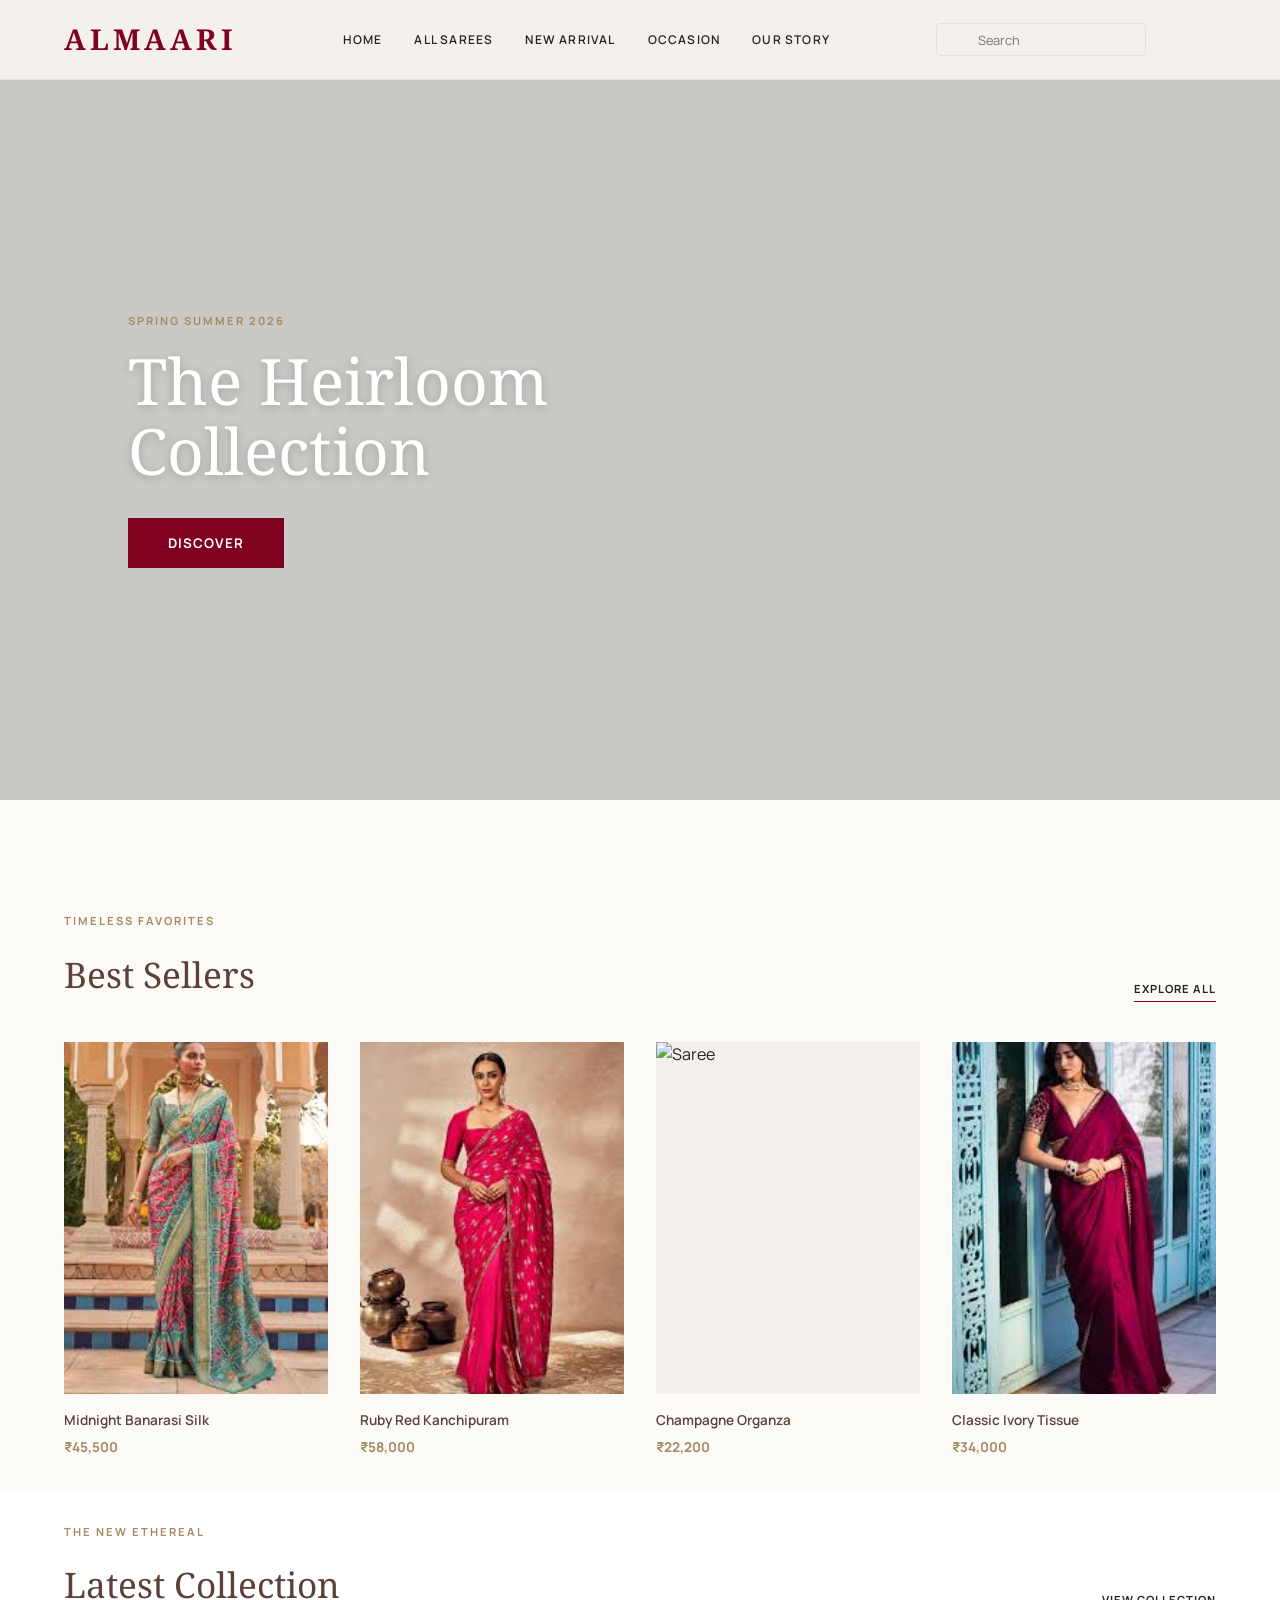
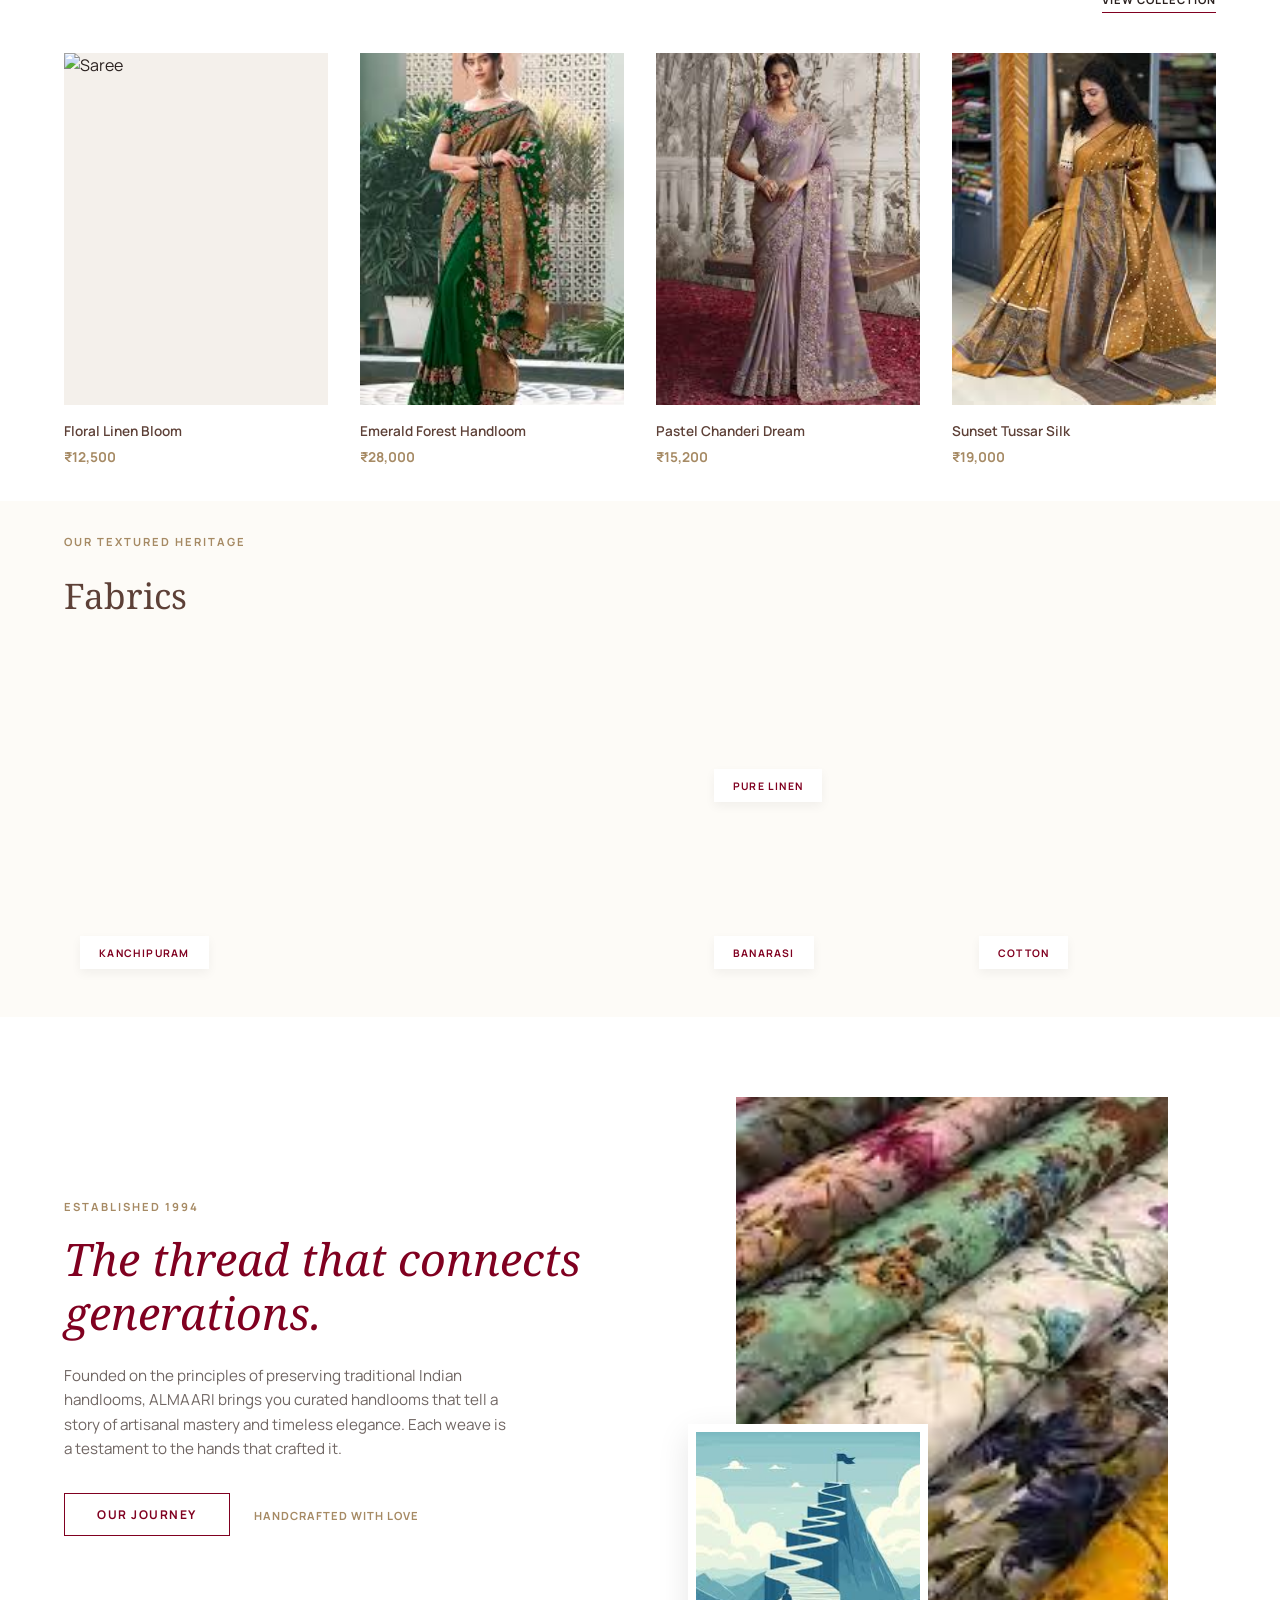
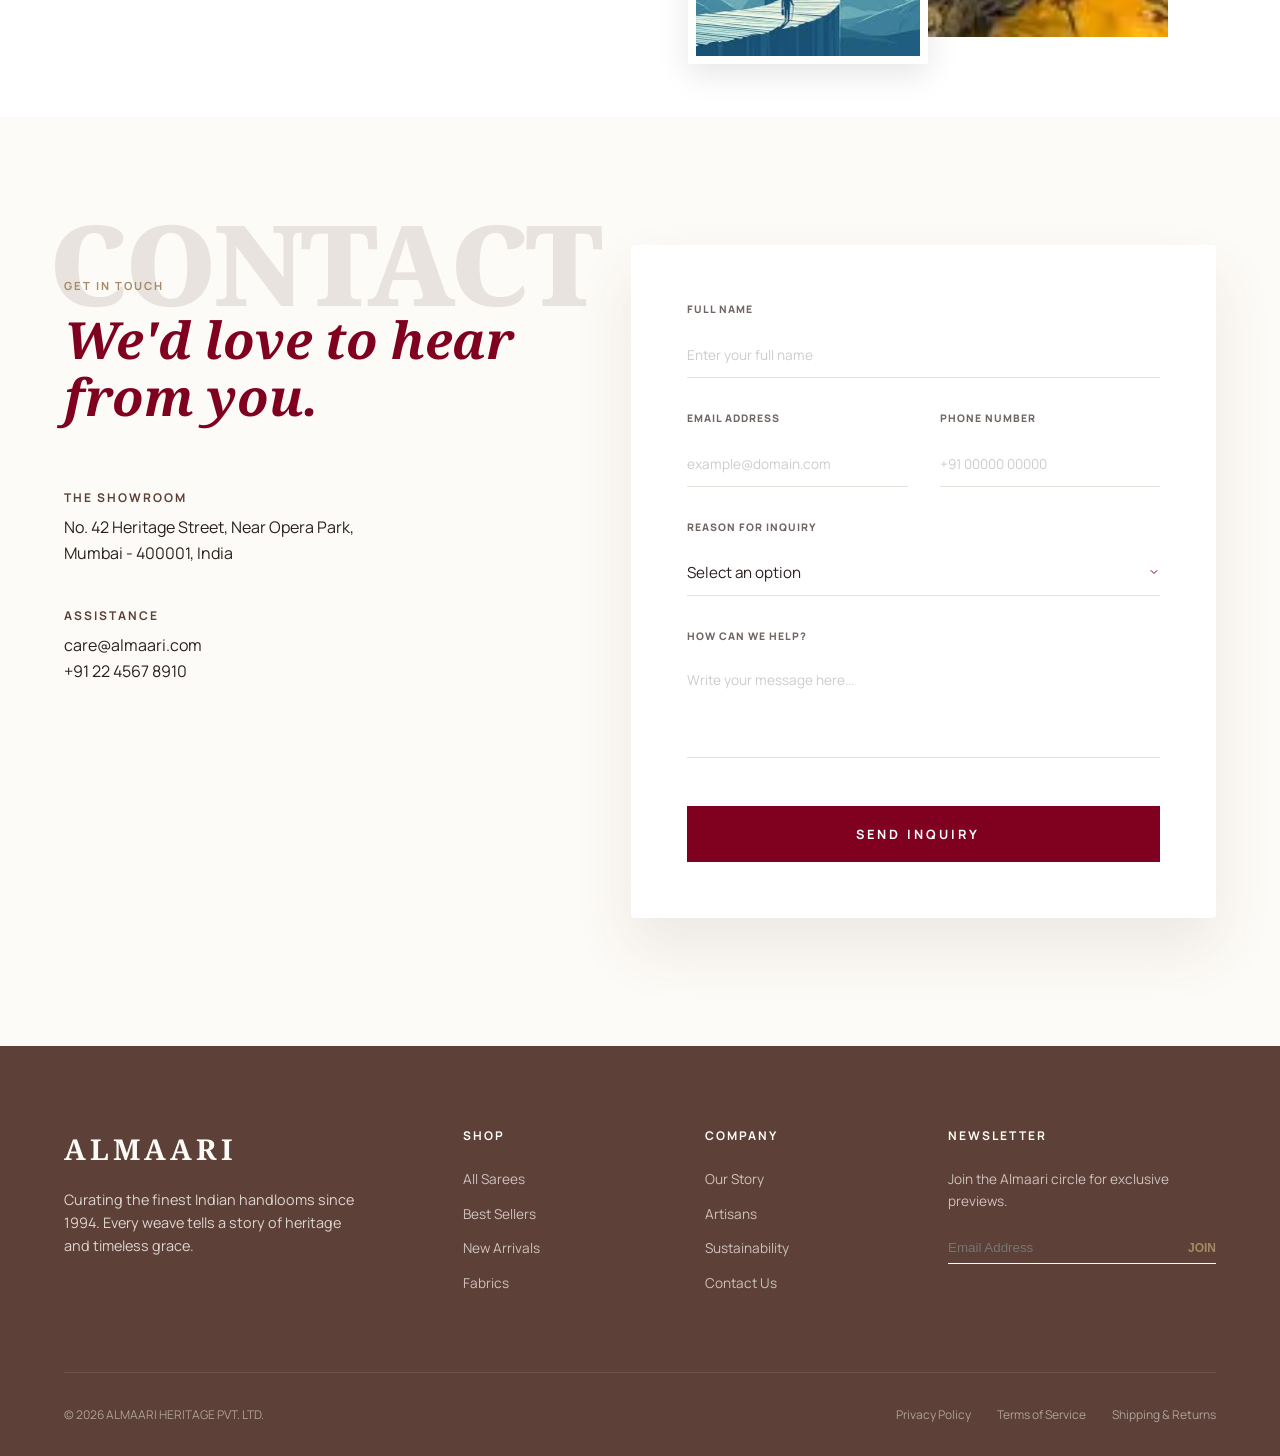
==== index.html @ ff7376d3 "Initialised the Project" ====
<!DOCTYPE html>
<html lang="en">
<head>
    <meta charset="UTF-8">
    <meta name="viewport" content="width=device-width, initial-scale=1.0">
    <title>ALMAARI | The Heirloom Collection</title>
    <link href="https://fonts.googleapis.com/css2?family=Manrope:wght@300;400;500;600;700&family=Noto+Serif:ital,wght@0,400;0,700;1,400&display=swap" rel="stylesheet">
    <link rel="stylesheet" href="style.css">
    <script src="https://unpkg.com/lucide@latest"></script>
</head>
<body>

    <header class="navbar">
        <div class="logo">ALMAARI</div>
        
        <nav class="main-nav">
            <a href="index.html">HOME</a>
            <a href="all-sarees.html">ALL SAREES</a>
            <a href="new-arrival.html">NEW ARRIVAL</a>
            <a href="occasion.html">OCCASION</a>
            <a href="about.html">OUR STORY</a>
        </nav>

        <div class="nav-actions">
            <div class="search-bar">
                <i data-lucide="search" class="icon-search"></i>
                <input type="text" placeholder="Search">
            </div>
            
            <div class="nav-icons">
                <a href="#" title="Wishlist">
                    <i data-lucide="heart"></i>
                </a>
                <a href="cart.html" title="Cart">
                    <i data-lucide="shopping-bag"></i>
                </a>
                <a href="#" title="Profile">
                    <i data-lucide="user"></i>
                </a>
            </div>
        </div>
    </header>

    <section class="hero">
        <div class="hero-slides">
            <div class="slide" style="background-image: url('https://encrypted-tbn0.gstatic.com/images?q=tbn:ANd9GcRFV6eMgrKiFEjW3xfhIuWOP58j5fwWw0tIpA&s');"></div>
            <div class="slide" style="background-image: url('https://static.wixstatic.com/media/ef7393_12cb531a01cb4dfcadc4b1b1ac5e599f~mv2.jpg/v1/fill/w_1347,h_1050,al_c,q_85,usm_0.66_1.00_0.01,enc_avif,quality_auto/ef7393_12cb531a01cb4dfcadc4b1b1ac5e599f~mv2.jpg');"></div>
            <div class="slide" style="background-image: url('https://images.unsplash.com/photo-1583391733956-3750e0ff4e8b?auto=format&fit=crop&q=80');"></div>
        </div>

        <div class="hero-content">
            <p class="subtitle">SPRING SUMMER 2026</p>
            <h1>The Heirloom Collection</h1>
            <button class="btn-primary">DISCOVER</button>
        </div>
    </section>

    <section class="product-section">
    <section class="content-section bg-neutral">
    <div class="section-header">
        <div>
            <p class="subtitle">TIMELESS FAVORITES</p>
            <h2>Best Sellers</h2>
        </div>
        <a href="#" class="view-all">EXPLORE ALL</a>
    </div>
    <div class="product-grid">
        <div class="product-card">
            <div class="img-wrapper"><img src="[data-uri]" alt="Saree"></div>
            <h3>Midnight Banarasi Silk</h3>
            <p>₹45,500</p>
        </div>
        <div class="product-card">
            <div class="img-wrapper"><img src="[data-uri]" alt="Saree"></div>
            <h3>Ruby Red Kanchipuram</h3>
            <p>₹58,000</p>
        </div>
        <div class="product-card">
            <div class="img-wrapper"><img src="https://encrypted-tbn0.gstatic.com/images?q=tbn:ANd9GcRqyCxAoKeViAhMthlKFQRapsHWDYX1PNfPGQ&s" alt="Saree"></div>
            <h3>Champagne Organza</h3>
            <p>₹22,200</p>
        </div>
        <div class="product-card">
            <div class="img-wrapper"><img src="[data-uri]" alt="Saree"></div>
            <h3>Classic Ivory Tissue</h3>
            <p>₹34,000</p>
        </div>
    </div>
</section>

<section class="content-section bg-white">
    <div class="section-header">
        <div>
            <p class="subtitle">THE NEW ETHEREAL</p>
            <h2>Latest Collection</h2>
        </div>
        <a href="#" class="view-all">VIEW COLLECTION</a>
    </div>
    <div class="product-grid">
        <div class="product-card">
            <div class="img-wrapper"><img src="https://images.unsplash.com/photo-1583391733956-3750e0ff4e8b?auto=format&fit=crop&q=80" alt="Saree"></div>
            <h3>Floral Linen Bloom</h3>
            <p>₹12,500</p>
        </div>
        <div class="product-card">
            <div class="img-wrapper"><img src="[data-uri]" alt="Saree"></div>
            <h3>Emerald Forest Handloom</h3>
            <p>₹28,000</p>
        </div>
        <div class="product-card">
            <div class="img-wrapper"><img src="[data-uri]" alt="Saree"></div>
            <h3>Pastel Chanderi Dream</h3>
            <p>₹15,200</p>
        </div>
        <div class="product-card">
            <div class="img-wrapper"><img src="[data-uri]" alt="Saree"></div>
            <h3>Sunset Tussar Silk</h3>
            <p>₹19,000</p>
        </div>
    </div>
</section>

<section class="content-section bg-neutral">
    <div class="section-header">
        <div>
            <p class="subtitle">OUR TEXTURED HERITAGE</p>
            <h2>Fabrics</h2>
        </div>
    </div>
    <div class="fabrics-grid">
        <div class="fab-large">
            <div class="fab-img" style="background-image: url('https://images.unsplash.com/photo-1610030469983-98e550d6193c?auto=format&fit=crop&q=80');">
                <button class="label">KANCHIPURAM</button>
            </div>
        </div>
        <div class="fab-sidebar">
            <div class="fab-img" style="background-image: url('https://images.unsplash.com/photo-1583391733956-3750e0ff4e8b?auto=format&fit=crop&q=80');">
                <button class="label">PURE LINEN</button>
            </div>
            <div class="fab-bottom-row">
                <div class="fab-img" style="background-image: url('https://images.unsplash.com/photo-1544441893-675973eebb39?auto=format&fit=crop&q=80');">
                    <button class="label">BANARASI</button>
                </div>
                <div class="fab-img" style="background-image: url('https://images.unsplash.com/photo-1528459801416-a9e53bbf4e17?auto=format&fit=crop&q=80');">
                    <button class="label">COTTON</button>
                </div>
            </div>
        </div>
    </div>
</section>

    <section class="heritage-crafted">
    <div class="heritage-container">
        <div class="heritage-text">
            <p class="subtitle">ESTABLISHED 1994</p>
            <h2>The thread that connects generations.</h2>
            <p class="heritage-description">
                Founded on the principles of preserving traditional Indian handlooms, ALMAARI brings you curated handlooms that tell a story of artisanal mastery and timeless elegance. Each weave is a testament to the hands that crafted it.
            </p>
            <div class="heritage-cta">
                <button class="btn-heritage">OUR JOURNEY</button>
                <div class="craft-mark">
                    <span class="gold-text">Handcrafted with love</span>
                </div>
            </div>
        </div>

        <div class="heritage-visual">
            <div class="main-image-frame">
                <img src="[data-uri]" class="heritage-main-img" alt="Artisan Weaver">
            </div>
            <div class="overlap-image-frame">
                <img src="[data-uri]" class="heritage-sub-img" alt="Loom Detail">
            </div>
            <div class="heritage-accent-box"></div>
        </div>
    </div>
</section>

<section class="contact-section">
    <div class="contact-container">
        <div class="contact-grid">
            
            <div class="contact-info">
                <div class="contact-underlap">CONTACT</div>
                
                <p class="subtitle">GET IN TOUCH</p>
                <h2>We'd love to hear from you.</h2>
                
                <div class="contact-details">
                    <div class="detail-item">
                        <h4>THE SHOWROOM</h4>
                        <p>No. 42 Heritage Street, Near Opera Park,<br>Mumbai - 400001, India</p>
                    </div>
                    
                    <div class="detail-item">
                        <h4>ASSISTANCE</h4>
                        <p>care@almaari.com<br>+91 22 4567 8910</p>
                    </div>
                </div>
                
                <div class="social-links">
                    <a href="#"><i data-lucide="instagram"></i></a>
                    <a href="#"><i data-lucide="facebook"></i></a>
                    <a href="#"><i data-lucide="twitter"></i></a>
                </div>
            </div>

            <div class="contact-form-card">
                <form>
                    <div class="input-group">
                        <label>Full Name</label>
                        <input type="text" placeholder="Enter your full name">
                    </div>

                    <div class="form-row">
                        <div class="input-group">
                            <label>Email Address</label>
                            <input type="email" placeholder="example@domain.com">
                        </div>
                        <div class="input-group">
                            <label>Phone Number</label>
                            <input type="text" placeholder="+91 00000 00000">
                        </div>
                    </div>

                    <div class="input-group">
                        <label>Reason for Inquiry</label>
                        <select>
                            <option value="" disabled selected>Select an option</option>
                            <option>Personal Consultation</option>
                            <option>Order Status & Tracking</option>
                            <option>Bulk / Wedding Inquiry</option>
                            <option>Collaborations</option>
                        </select>
                    </div>

                    <div class="input-group">
                        <label>How can we help?</label>
                        <textarea placeholder="Write your message here..."></textarea>
                    </div>

                    <button type="submit" class="btn-submit">
                        SEND INQUIRY 
                        <i data-lucide="arrow-right"></i>
                    </button>
                </form>
            </div>

        </div>
    </div>
</section>

<footer class="main-footer">
    <div class="footer-container">
        <div class="footer-grid">
            <div class="footer-brand">
                <div class="logo">ALMAARI</div>
                <p>Curating the finest Indian handlooms since 1994. Every weave tells a story of heritage and timeless grace.</p>
            </div>
            
            <div class="footer-links">
                <h4>SHOP</h4>
                <a href="#">All Sarees</a>
                <a href="#">Best Sellers</a>
                <a href="#">New Arrivals</a>
                <a href="#">Fabrics</a>
            </div>

            <div class="footer-links">
                <h4>COMPANY</h4>
                <a href="#">Our Story</a>
                <a href="#">Artisans</a>
                <a href="#">Sustainability</a>
                <a href="#">Contact Us</a>
            </div>

            <div class="footer-newsletter">
                <h4>NEWSLETTER</h4>
                <p>Join the Almaari circle for exclusive previews.</p>
                <div class="newsletter-input">
                    <input type="email" placeholder="Email Address">
                    <button>JOIN</button>
                </div>
            </div>
        </div>

        <div class="footer-bottom">
            <p>&copy; 2026 ALMAARI HERITAGE PVT. LTD.</p>
            <div class="footer-legal">
                <a href="#">Privacy Policy</a>
                <a href="#">Terms of Service</a>
                <a href="#">Shipping & Returns</a>
            </div>
        </div>
    </div>
</footer>

<script>
      // This command tells the browser to render the icons
      lucide.createIcons();
    </script>
</body>
</html>
---- style.css ----
:root {
    /* Your Exact Palette */
    --primary: #800020;
    --secondary: #5D4037;
    --tertiary: #A68A64;
    --neutral: #FDFBF7;
    --white: #FFFFFF;
    
    /* Functional Colors derived from Palette */
    --text-dark: #2A211F;
    --text-muted: #706663;
    --border: #E5E0DA;
    --input-bg: #F4F0EB;
}

* {
    margin: 0;
    padding: 0;
    box-sizing: border-box;
}

body {
    font-family: 'Manrope', sans-serif;
    background-color: var(--neutral);
    color: var(--text-dark);
    line-height: 1.6;
}

h1, h2, h3, .logo {
    font-family: 'Noto Serif', serif;
}

/* Typography Utility */
.subtitle {
    font-family: 'Manrope', sans-serif;
    font-weight: 700;
    font-size: 0.7rem;
    letter-spacing: 2px;
    text-transform: uppercase;
    color: var(--tertiary);
    margin-bottom: 1rem;
}

/* Navbar */
/* Navbar Container */
.navbar { 
    display: flex; 
    justify-content: space-between; 
    align-items: center; 
    padding: 1rem 5%; 
    background: #F4F0EB; 
    border-bottom: 1px solid #E5E0DA;
    
    /* Fixed settings for perfect consistency */
    position: fixed; 
    top: 0; 
    left: 0;
    width: 100%;
    height: 80px; /* Force a fixed height so it never shifts */
    z-index: 1000;
}

/* Logo Styling */
.logo {
    font-family: 'Noto Serif', serif;
    font-size: 1.8rem;
    font-weight: 700;
    color: var(--primary); /* #800020 */
    letter-spacing: 4px;
    text-decoration: none;
}

/* Main Menu Items */
.main-nav {
    display: flex;
    gap: 2rem;
}

.main-nav a {
    text-decoration: none;
    color: var(--text-dark); /* #2A211F */
    font-family: 'Manrope', sans-serif;
    font-size: 0.75rem;
    font-weight: 600;
    letter-spacing: 1.2px;
    transition: color 0.3s ease;
}

.main-nav a:hover {
    color: var(--primary); /* Hover effect using Maroon */
}

/* Actions Group (Search + Icons) */
.nav-actions {
    display: flex;
    align-items: center;
    gap: 2rem;
}

/* Search Bar - Matching your UI Style */
.search-bar {
    display: flex;
    align-items: center;
    background-color: var(--input-bg); /* #F4F0EB */
    padding: 0.4rem 1rem;
    border: 1px solid var(--border);
    border-radius: 4px;
}

.search-bar input {
    border: none;
    background: transparent;
    outline: none;
    padding-left: 0.6rem;
    font-family: 'Manrope', sans-serif;
    font-size: 0.8rem;
    color: var(--text-dark);
    width: 160px;
}

.icon-search {
    width: 16px;
    height: 16px;
    color: var(--text-muted); /* #706663 */
}

/* Icons Styling */
.nav-icons {
    display: flex;
    gap: 1.2rem;
    align-items: center;
}

.nav-icons a {
    color: var(--text-dark);
    transition: transform 0.2s ease, color 0.2s ease;
    display: flex;
    align-items: center;
}

.nav-icons a:hover {
    color: var(--primary);
    transform: translateY(-1px);
}

.nav-icons svg {
    width: 20px;
    height: 20px;
    stroke-width: 1.5px; /* Clean, thin look from your UI kit */
}

/* Hero Section */
/* Hero Container */
.hero {
    height: 80vh;
    position: relative;
    display: flex;
    align-items: center;
    padding: 0 10%;
    overflow: hidden; /* Keeps images inside */
}

/* Push the Hero or first section down */
.hero, .content-section:first-of-type {
    margin-top: 80px; 
}

/* Slides Wrapper */
.hero-slides {
    position: absolute;
    top: 0;
    left: 0;
    width: 100%;
    height: 100%;
    z-index: 1;
}

/* Individual Slides */
.slide {
    position: absolute;
    width: 100%;
    height: 100%;
    background-size: cover;
    background-position: center;
    opacity: 0; /* Hidden by default */
    animation: fadeHero 15s infinite; /* 15s total loop */
}

/* Animation Timing for 3 Images */
.slide:nth-child(1) {
    animation-delay: 0s;
}
.slide:nth-child(2) {
    animation-delay: 5s;
}
.slide:nth-child(3) {
    animation-delay: 10s;
}

/* Content Stays on Top */
.hero-content {
    position: relative;
    z-index: 2; /* Sits above the images */
    color: var(--white);
    max-width: 600px;
}

.hero-content h1 {
    font-size: 4rem;
    font-weight: 400;
    margin: 1rem 0 2rem;
    line-height: 1.1;
    text-shadow: 0 2px 10px rgba(0,0,0,0.2); /* Improves readability */
}

/* Fade Keyframes */
@keyframes fadeHero {
    0% { opacity: 0; transform: scale(1.05); } /* Slight zoom effect */
    5% { opacity: 1; }
    33% { opacity: 1; }
    38% { opacity: 0; transform: scale(1); }
    100% { opacity: 0; }
}

/* Darken Overlay for better text contrast */
.hero::after {
    content: '';
    position: absolute;
    top: 0;
    left: 0;
    width: 100%;
    height: 100%;
    background: rgba(0, 0, 0, 0.2);
    z-index: 1.5;
}

.btn-primary {
    background: var(--primary);
    color: var(--white);
    border: none;
    padding: 1rem 2.5rem;
    font-family: 'Manrope', sans-serif;
    font-weight: 700;
    letter-spacing: 1px;
    cursor: pointer;
    transition: background 0.3s;
}

.btn-primary:hover { background: var(--secondary); }

/* Product Section Containers */
/* Section Base */
/* --- CONTENT SECTION BASE --- */
.content-section {
    padding: 2rem 5%; /* Side padding synced across all sections */
}

.bg-neutral { background-color: var(--neutral); }
.bg-white { background-color: var(--white); }

.section-header {
    display: flex;
    justify-content: space-between;
    align-items: flex-end;
    margin-bottom: 2.5rem; /* Slightly reduced for a tighter look */
}

.section-header h2 {
    font-family: 'Noto Serif', serif;
    font-size: 2.2rem;
    font-weight: 400;
    color: var(--secondary); /* #5D4037 */
}

.view-all {
    color: var(--text-dark);
    font-size: 0.7rem;
    font-weight: 700;
    text-decoration: none;
    border-bottom: 1px solid var(--primary); /* #800020 */
    padding-bottom: 3px;
    letter-spacing: 1px;
    transition: opacity 0.3s ease;
}

.view-all:hover { opacity: 0.7; }

/* --- PRODUCT GRID (Best Sellers & Latest) --- */
.product-grid {
    display: grid;
    grid-template-columns: repeat(4, 1fr);
    gap: 2rem;
}

.img-wrapper {
    overflow: hidden;
    margin-bottom: 1rem;
    position: relative;
    /* FIXED RATIO: Ensures all images are the same size regardless of upload */
    aspect-ratio: 3 / 4; 
    background-color: var(--input-bg);
}

.product-card img {
    width: 100%;
    height: 100%;
    /* COVER: Crops the image to fill the 3:4 box without stretching */
    object-fit: cover;
    object-position: center;
    transition: transform 0.8s cubic-bezier(0.25, 1, 0.5, 1);
}

.product-card:hover img {
    transform: scale(1.05);
}

.product-card h3 {
    font-family: 'Manrope', sans-serif;
    font-size: 0.85rem;
    font-weight: 600;
    color: var(--secondary);
    margin-bottom: 0.3rem;
    /* Alignment: Keeps titles to one line */
    white-space: nowrap;
    overflow: hidden;
    text-overflow: ellipsis;
}

.product-card p {
    font-family: 'Manrope', sans-serif;
    font-size: 0.85rem;
    font-weight: 700;
    color: var(--tertiary); /* #A68A64 - Gold */
}

/* --- FABRICS GRID (Compact & Perfectly Aligned) --- */
.fabrics-section {
    padding: 4rem 5%; /* Adjusted from 10% back to 5% to match products */
    background-color: var(--neutral);
}

/* Reduced margin so grid starts right below the word "Fabrics" */
.fabrics-section .section-header {
    margin-bottom: 1.5rem; 
}

.fabrics-grid {
    display: grid;
    grid-template-columns: 1.2fr 1fr;
    gap: 0.75rem;
    max-width: 1400px; /* Increased to match product grid width */
    margin: 0 auto;
}

.fab-img {
    background-size: cover;
    background-position: center;
    height: 100%;
    min-height: 320px; /* Adjusted for a better balance with products */
    position: relative;
    display: flex;
    align-items: flex-end;
    padding: 1rem;
    border-radius: 2px;
}

/* Sidebar specifically shorter for mathematical symmetry */
.fab-sidebar .fab-img:first-child {
    min-height: 155px; 
}

.fab-sidebar {
    display: flex;
    flex-direction: column;
    gap: 0.75rem;
}

.fab-bottom-row {
    display: grid;
    grid-template-columns: 1fr 1fr;
    gap: 0.75rem;
}

.fab-bottom-row .fab-img {
    min-height: 155px; 
}

/* Refined Labels */
.label {
    background-color: var(--white);
    color: var(--primary); /* #800020 */
    border: none;
    padding: 0.6rem 1.2rem;
    font-family: 'Manrope', sans-serif;
    font-weight: 700;
    font-size: 0.65rem;
    letter-spacing: 1.2px;
    cursor: pointer;
    transition: all 0.3s ease;
    box-shadow: 0 4px 10px rgba(0,0,0,0.05);
}

.label:hover {
    background-color: var(--primary);
    color: var(--white);
}

/* --- RESPONSIVE ADJUSTMENTS --- */
@media (max-width: 1024px) {
    .product-grid { grid-template-columns: 1fr 1fr; }
}

@media (max-width: 900px) {
    .fabrics-grid { grid-template-columns: 1fr; }
    .fab-img { min-height: 250px; }
}

/* Heritage Crafted Section */
.heritage-crafted {
    padding: 5rem 5%;
    background-color: var(--white);
}

.heritage-container {
    display: grid;
    grid-template-columns: 1fr 1fr; /* Equal split for better balance */
    gap: 5rem;
    align-items: center;
    max-width: 1200px; /* Reduced container width */
    margin: 0 auto;
}

.heritage-text h2 {
    font-size: 2.8rem; /* Slightly smaller for better focus */
    line-height: 1.2;
    font-weight: 400;
    font-style: italic;
    color: var(--primary);
    margin-bottom: 1.5rem;
}

.heritage-description {
    font-family: 'Manrope', sans-serif;
    font-size: 0.95rem;
    color: var(--text-muted);
    margin-bottom: 2rem;
    max-width: 450px;
}

/* --- IMPROVED BUTTON STYLE --- */
.btn-heritage {
    background-color: transparent;
    color: var(--primary); /* #800020 */
    border: 1.5px solid var(--primary);
    padding: 12px 32px;
    font-family: 'Manrope', sans-serif;
    font-size: 0.75rem;
    font-weight: 700;
    letter-spacing: 1.5px;
    cursor: pointer;
    position: relative;
    z-index: 1;
    transition: all 0.4s cubic-bezier(0.25, 1, 0.5, 1);
    overflow: hidden;
}

.btn-heritage:hover {
    color: var(--white);
    background-color: var(--primary);
    transform: translateY(-2px);
    box-shadow: 0 5px 15px rgba(128, 0, 32, 0.2);
}

/* --- REDUCED IMAGE SIZES --- */
.heritage-visual {
    position: relative;
    width: 100%;
    max-width: 480px; /* Limits the size of the visual block */
    margin-left: auto;
}

.main-image-frame {
    width: 90%;
    aspect-ratio: 4/5;
    overflow: hidden;
}

.overlap-image-frame {
    position: absolute;
    width: 50%; /* Scaled down */
    aspect-ratio: 1/1;
    bottom: -5%;
    left: -10%;
    overflow: hidden;
    border: 8px solid var(--white); /* Slightly thinner border for small size */
    box-shadow: 0 10px 30px rgba(0,0,0,0.1);
    z-index: 2;
}

.heritage-main-img, .heritage-sub-img {
    width: 100%;
    height: 100%;
    object-fit: cover;
    display: block;
}

.gold-text {
    font-family: 'Manrope', sans-serif;
    color: var(--tertiary);
    font-size: 0.7rem;
    font-weight: 700;
    text-transform: uppercase;
    letter-spacing: 1px;
}

.heritage-cta {
    display: flex;
    align-items: center;
    gap: 1.5rem;
}

/* Contact Section */
/* --- CONTACT SECTION --- */
.contact-section {
    padding: 8rem 5%;
    background-color: var(--neutral); /* #FDFBF7 */
    position: relative;
    overflow: hidden;
}

.contact-bg-text {
    position: absolute;
    top: 5%;
    left: 2%;
    font-size: 12rem;
    font-family: 'Noto Serif', serif;
    font-weight: 700;
    color: var(--secondary);
    opacity: 0.03;
    z-index: 0;
    pointer-events: none;
}

.contact-container {
    max-width: 1200px;
    margin: 0 auto;
    position: relative;
    z-index: 1;
}

.contact-grid {
    display: grid;
    grid-template-columns: 1fr 1.2fr;
    gap: 4rem;
    align-items: start;
}

.contact-info h2 {
    font-size: 3rem;
    line-height: 1.1;
    margin-bottom: 2.5rem;
    font-style: italic;
    color: var(--primary); /* #800020 */
}

.detail-item { margin-bottom: 2rem; }
.detail-item h4 { font-size: 0.7rem; letter-spacing: 2px; color: var(--tertiary); margin-bottom: 0.5rem; }
.detail-item p { font-size: 0.95rem; color: var(--text-dark); }

.social-links { display: flex; gap: 1.5rem; margin-top: 2rem; }
.social-links a { color: var(--primary); transition: opacity 0.3s; }
.social-links a:hover { opacity: 0.6; }

/* Contact Form Card */
/* --- CONTACT SECTION STYLING --- */
.contact-section {
    padding: 8rem 5%;
    background-color: var(--neutral); /* #FDFBF7 */
    position: relative;
    overflow: hidden;
}

.contact-container {
    max-width: 1200px;
    margin: 0 auto;
    position: relative;
    z-index: 1;
}

.contact-grid {
    display: grid;
    grid-template-columns: 1fr 1.2fr;
    gap: 5rem;
    align-items: start;
}

/* --- LEFT SIDE: INFO & UNDERLAP --- */
.contact-info {
    position: relative;
    padding-top: 2rem;
}

/* The dark underlap watermark */
.contact-underlap {
    position: absolute;
    top: -20px; /* Positioned behind the 'Get in Touch' and Heading */
    left: -15px;
    font-size: 8.5rem;
    font-family: 'Noto Serif', serif;
    font-weight: 900;
    color: var(--secondary); /* #5D4037 */
    opacity: 0.12; /* Darker to look intentionally underlapped */
    z-index: -1; 
    pointer-events: none;
    letter-spacing: -3px;
    line-height: 1;
    user-select: none;
}

.contact-info h2 {
    font-size: 3.2rem;
    line-height: 1.1;
    margin-bottom: 3rem;
    font-style: italic;
    color: var(--primary); /* #800020 */
    position: relative;
}

.contact-info .subtitle {
    position: relative;
    z-index: 1;
    color: var(--tertiary); /* #A68A64 */
}

.contact-details {
    margin-top: 4rem;
}

.detail-item {
    margin-bottom: 2.5rem;
}

.detail-item h4 {
    font-size: 0.75rem;
    font-weight: 700;
    letter-spacing: 2px;
    color: var(--secondary);
    margin-bottom: 0.5rem;
    text-transform: uppercase;
}

.detail-item p {
    font-size: 1rem;
    color: var(--text-dark);
    line-height: 1.6;
}

.social-links {
    display: flex;
    gap: 1.5rem;
    margin-top: 3rem;
}

.social-links a {
    color: var(--primary);
    transition: transform 0.3s ease, opacity 0.3s ease;
}

.social-links a:hover {
    transform: translateY(-3px);
    opacity: 0.7;
}

/* --- RIGHT SIDE: FORM CARD --- */
.contact-form-card {
    background: var(--white);
    padding: 3.5rem;
    box-shadow: 0 30px 60px rgba(93, 64, 55, 0.1);
    border-radius: 4px;
}

.social-links svg {
    width: 20px;
    height: 20px;
    stroke-width: 1.5px;
    display: block;
}

/* Ensure the contact-info isn't hiding them */
.social-links {
    display: flex;
    gap: 1.5rem;
    margin-top: 3rem;
    position: relative;
    z-index: 5; /* Brings them above the watermark */
}

.contact-form-card form {
    display: flex;
    flex-direction: column;
    gap: 2rem;
}

.input-group {
    display: flex;
    flex-direction: column;
}

.input-group label {
    font-size: 0.65rem;
    font-weight: 800;
    margin-bottom: 0.8rem;
    text-transform: uppercase;
    color: var(--text-muted);
    letter-spacing: 1px;
}

.contact-form-card input, 
.contact-form-card select, 
.contact-form-card textarea {
    padding: 0.8rem 0;
    border: none;
    border-bottom: 1px solid var(--border); /* #E5E0DA */
    background: transparent;
    font-family: 'Manrope', sans-serif;
    font-size: 0.95rem;
    color: var(--text-dark);
    outline: none;
    transition: border-color 0.4s ease;
}
.contact-underlap{
    position: absolute;
    top: -10px; /* Positioned behind the 'Get in Touch' and Heading */
    left: -15px;
    font-size: 7rem;
    font-family: 'Noto Serif', serif;
    font-weight: 900;
    color: var(--secondary); /* #5D4037 */
    opacity: 0.12; /* Darker to look intentionally underlapped */
    z-index: -1; 
    pointer-events: none;
    letter-spacing: -3px;
    line-height: 0.5;
    user-select: none;
}

.contact-form-card input::placeholder,
.contact-form-card textarea::placeholder {
    color: #ccc;
    font-size: 0.85rem;
}

.contact-form-card input:focus, 
.contact-form-card textarea:focus {
    border-color: var(--primary);
}

.form-row {
    display: grid;
    grid-template-columns: 1fr 1fr;
    gap: 2rem;
}

.contact-form-card textarea {
    height: 100px;
    resize: none;
}

/* Select styling reset */
.contact-form-card select {
    cursor: pointer;
    appearance: none;
    background-image: url("data:image/svg+xml,%3Csvg xmlns='http://www.w3.org/2000/svg' width='12' height='12' viewBox='0 0 24 24' fill='none' stroke='%23800020' stroke-width='2' stroke-linecap='round' stroke-linejoin='round'%3E%3Cpath d='m6 9 6 6 6-6'/%3E%3C/svg%3E");
    background-repeat: no-repeat;
    background-position: right center;
}

/* SUBMIT BUTTON */
.btn-submit {
    background: var(--primary);
    color: var(--white);
    border: none;
    padding: 1.2rem;
    width: 100%;
    font-family: 'Manrope', sans-serif;
    font-weight: 700;
    font-size: 0.8rem;
    letter-spacing: 3px;
    cursor: pointer;
    display: flex;
    justify-content: center;
    align-items: center;
    gap: 12px;
    margin-top: 1rem;
    transition: background 0.4s ease, transform 0.2s ease;
}

.btn-submit:hover {
    background: var(--secondary);
    transform: translateY(-2px);
}

.btn-submit svg {
    width: 16px;
    height: 16px;
}

/* --- RESPONSIVE --- */
@media (max-width: 1024px) {
    .contact-grid {
        grid-template-columns: 1fr;
        gap: 4rem;
    }
    
    .contact-info {
        text-align: center;
        display: flex;
        flex-direction: column;
        align-items: center;
    }
    
    .contact-underlap {
        left: 50%;
        transform: translateX(-50%);
        font-size: 5rem;
    }
    
    .social-links {
        justify-content: center;
    }
    
    .contact-form-card {
        padding: 2.5rem 1.5rem;
    }
}
/* --- FOOTER --- */
.main-footer {
    background-color: var(--secondary); /* #5D4037 */
    color: var(--neutral);
    padding: 5rem 5% 2rem;
}

.footer-container { max-width: 1400px; margin: 0 auto; }

.footer-grid {
    display: grid;
    grid-template-columns: 1.5fr 0.8fr 0.8fr 1.2fr;
    gap: 4rem;
    padding-bottom: 4rem;
    border-bottom: 1px solid rgba(253, 251, 247, 0.1);
}

.footer-brand .logo { color: var(--neutral); font-size: 1.8rem; margin-bottom: 1rem; }
.footer-brand p { font-size: 0.9rem; opacity: 0.8; max-width: 300px; }

.footer-links h4, .footer-newsletter h4 { font-size: 0.75rem; letter-spacing: 2px; margin-bottom: 1.5rem; }
.footer-links a { display: block; text-decoration: none; color: var(--neutral); opacity: 0.7; font-size: 0.85rem; margin-bottom: 0.8rem; transition: opacity 0.3s; }
.footer-links a:hover { opacity: 1; color: var(--tertiary); }

.footer-newsletter p { font-size: 0.85rem; opacity: 0.7; margin-bottom: 1.2rem; }

.newsletter-input {
    display: flex;
    border-bottom: 1px solid var(--neutral);
}

.newsletter-input input {
    background: transparent;
    border: none;
    color: var(--white);
    padding: 0.5rem 0;
    outline: none;
    flex: 1;
}

.newsletter-input button {
    background: transparent;
    border: none;
    color: var(--tertiary); /* Gold */
    font-weight: 700;
    cursor: pointer;
    font-size: 0.75rem;
}

.footer-bottom {
    padding-top: 2rem;
    display: flex;
    justify-content: space-between;
    font-size: 0.75rem;
    opacity: 0.5;
}

.footer-legal a { color: var(--white); text-decoration: none; margin-left: 1.5rem; }

/* Responsive Footer */
@media (max-width: 1024px) {
    .footer-grid { grid-template-columns: 1fr 1fr; gap: 2rem; }
    .contact-grid { grid-template-columns: 1fr; }
}

/* Responsive */
@media (max-width: 1024px) {
    .main-nav, .search-bar { display: none; }
    .hero h1 { font-size: 3rem; }
    .product-grid { grid-template-columns: 1fr 1fr; }
}

@media (max-width: 768px) {
    .categories, .heritage, .contact { grid-template-columns: 1fr; }
}
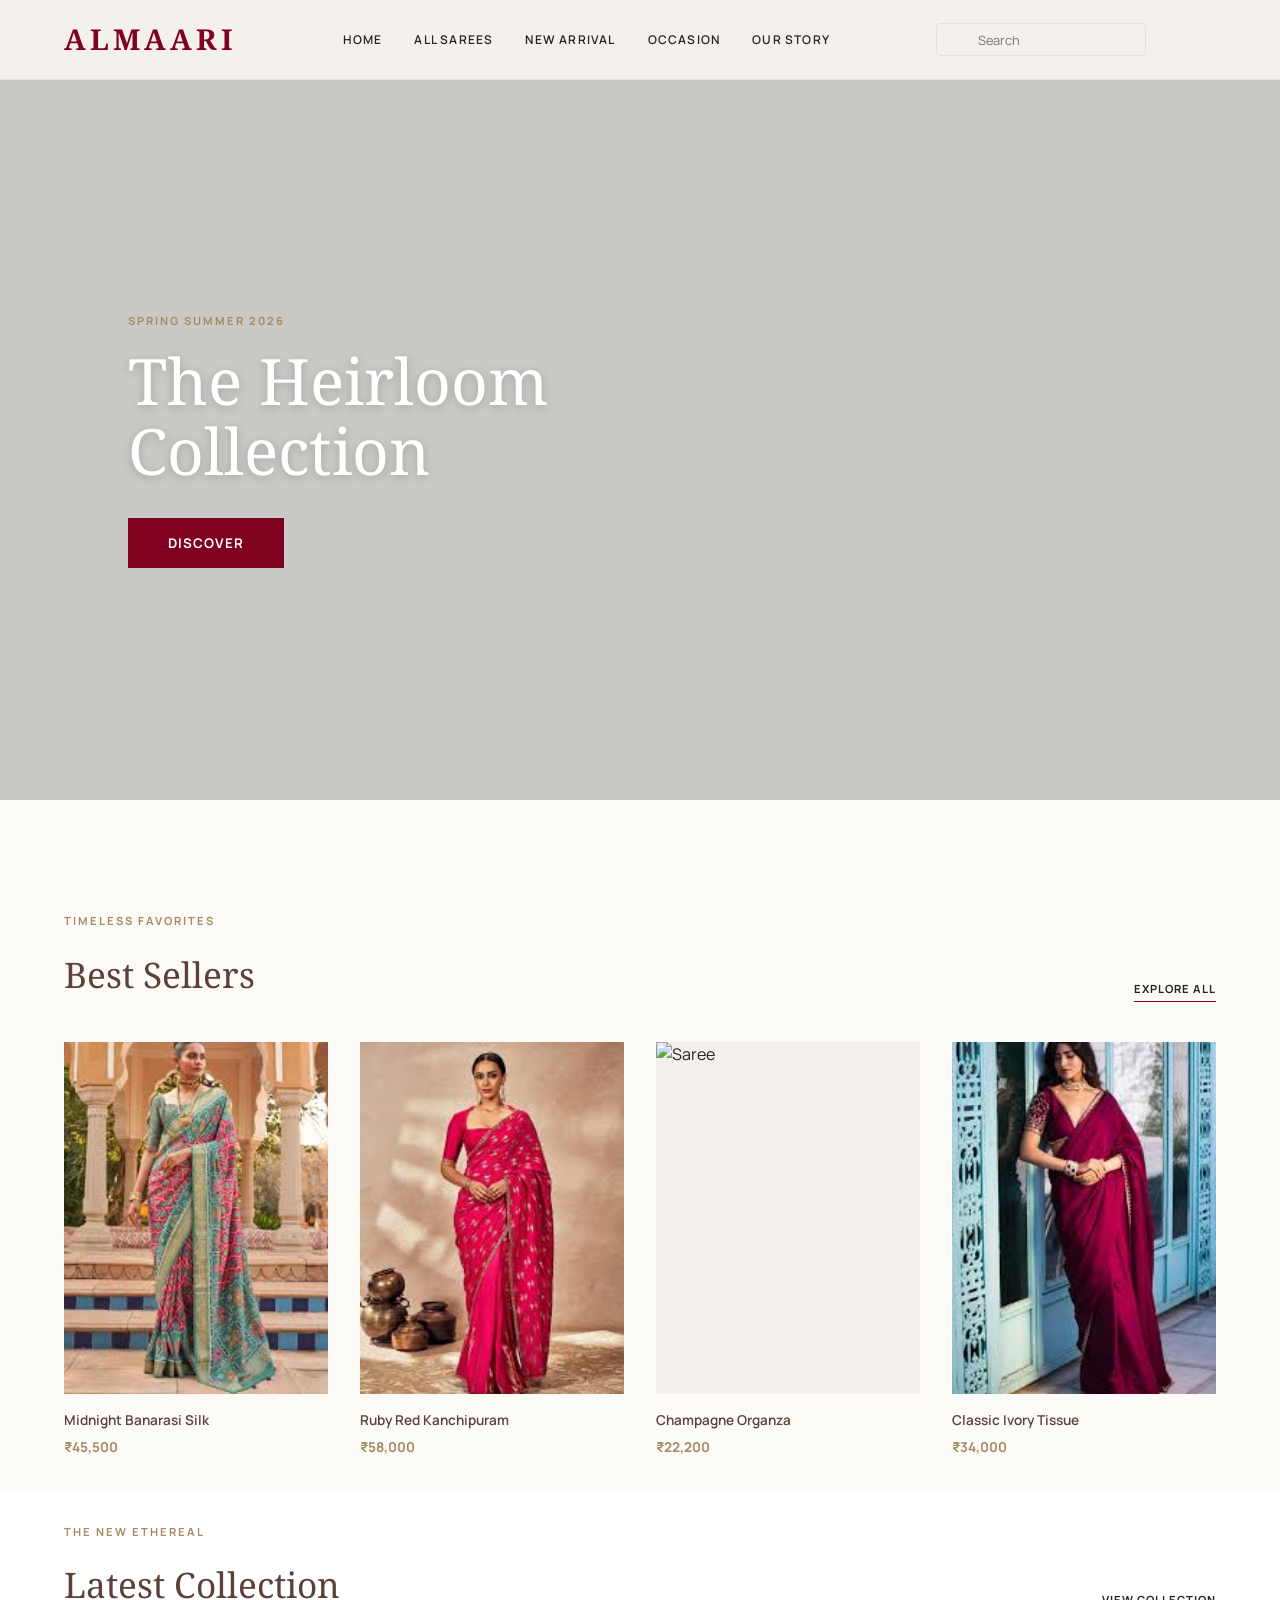
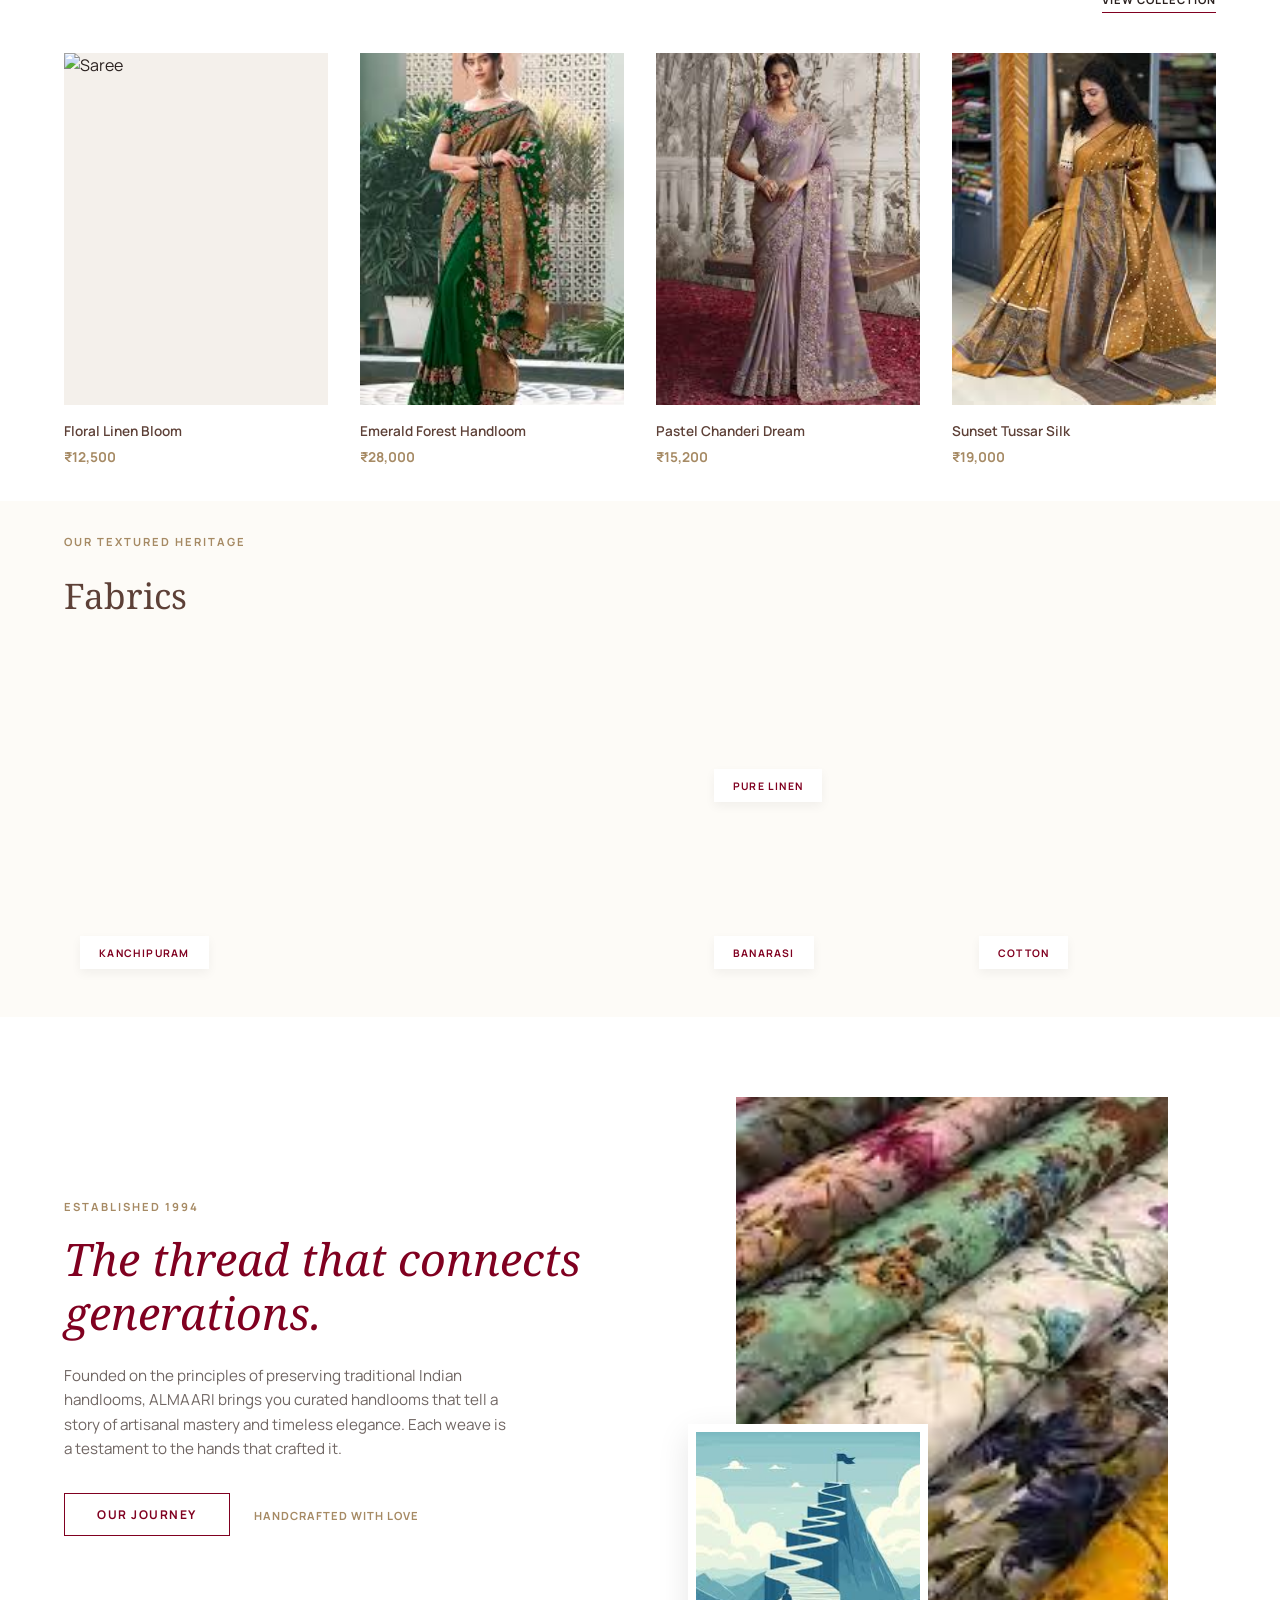
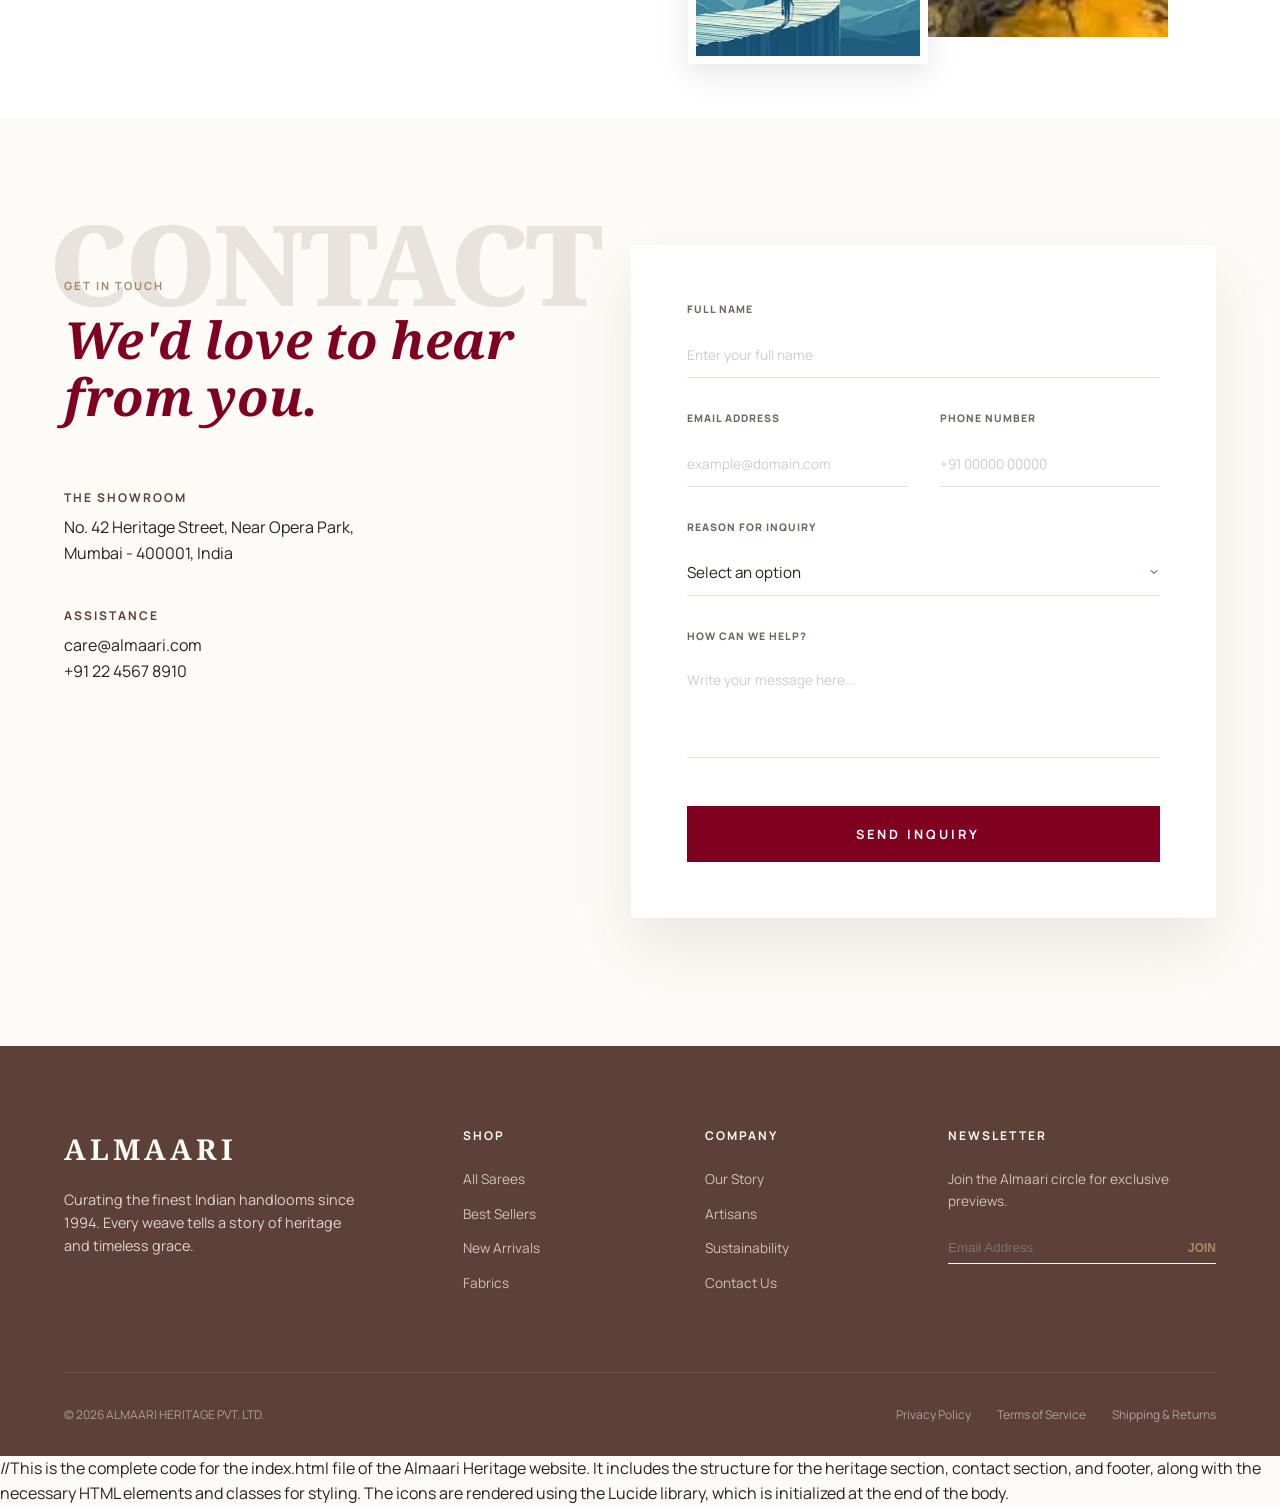
==== commit abce10a6: "Updated Home page" ====
--- a/index.html
+++ b/index.html
@@ -302,3 +302,6 @@
     </script>
 </body>
 </html>
+
+
+//This is the complete code for the index.html file of the Almaari Heritage website. It includes the structure for the heritage section, contact section, and footer, along with the necessary HTML elements and classes for styling. The icons are rendered using the Lucide library, which is initialized at the end of the body.
